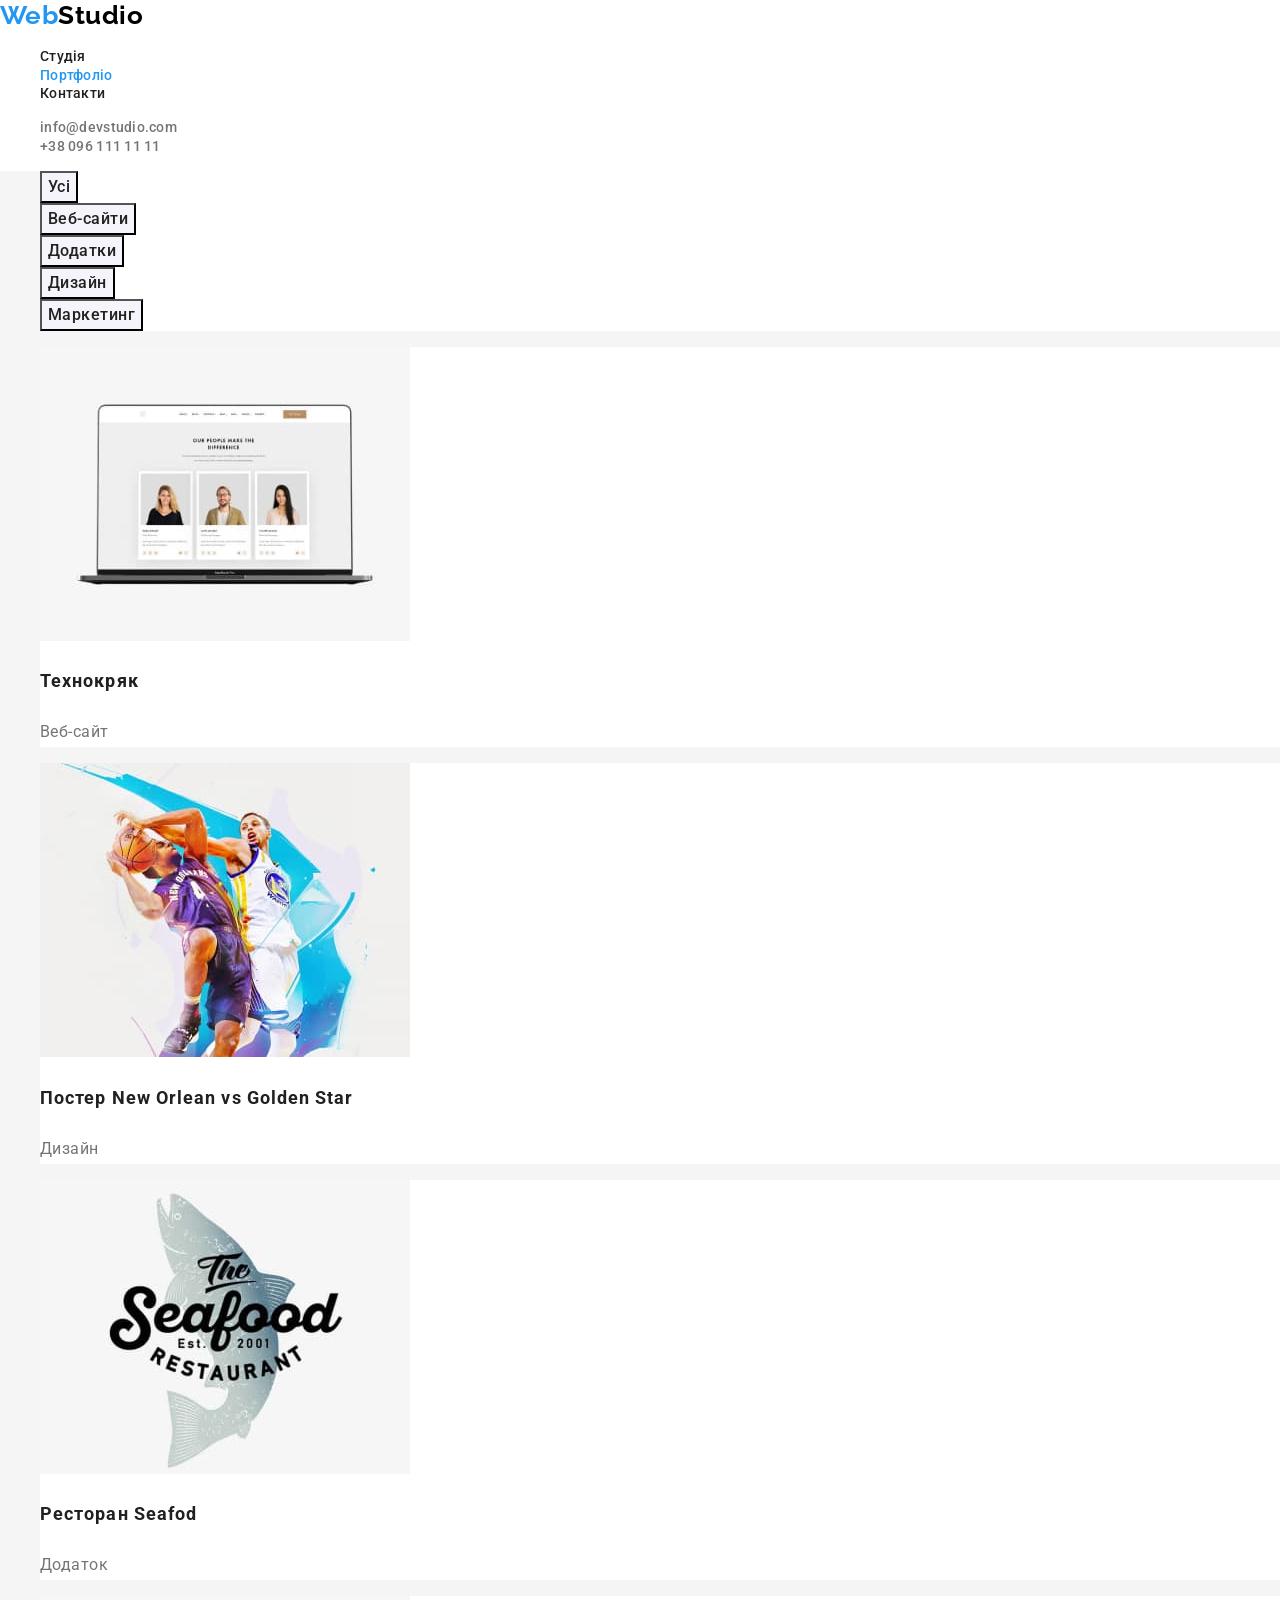
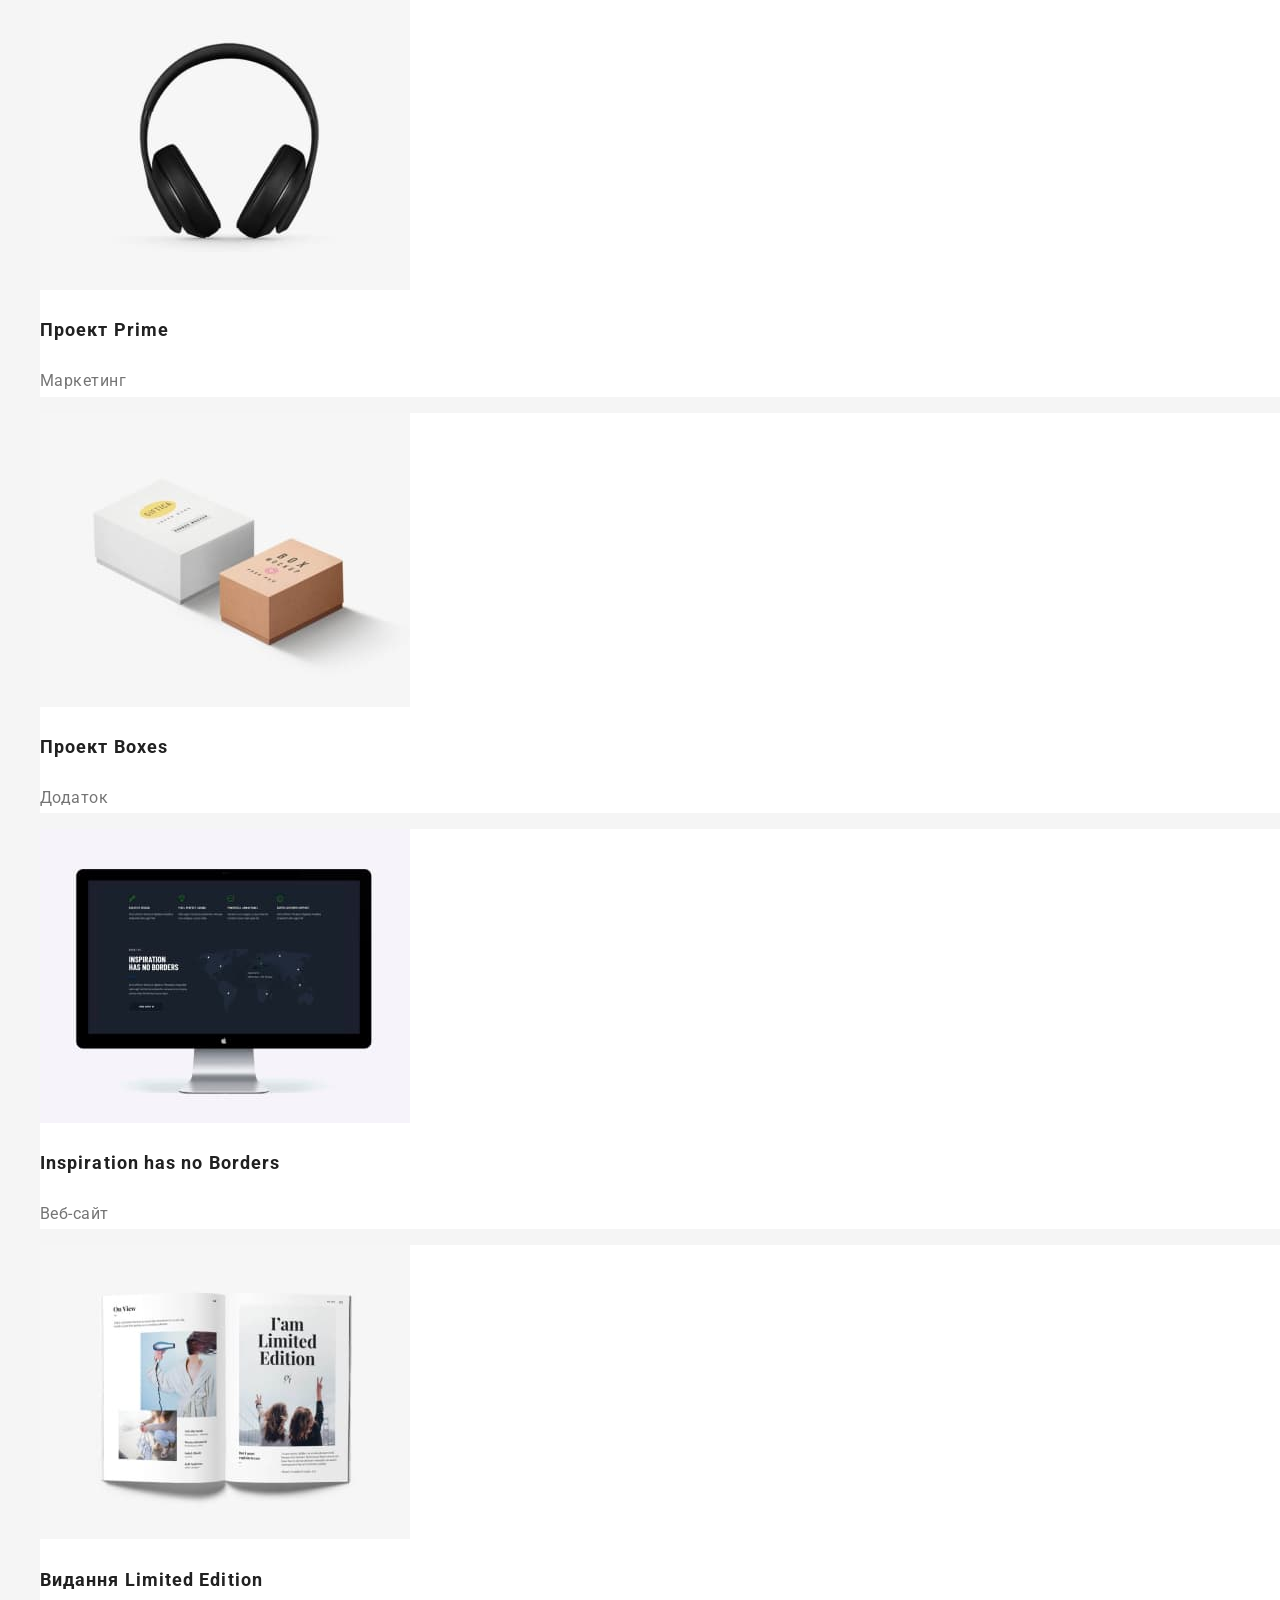
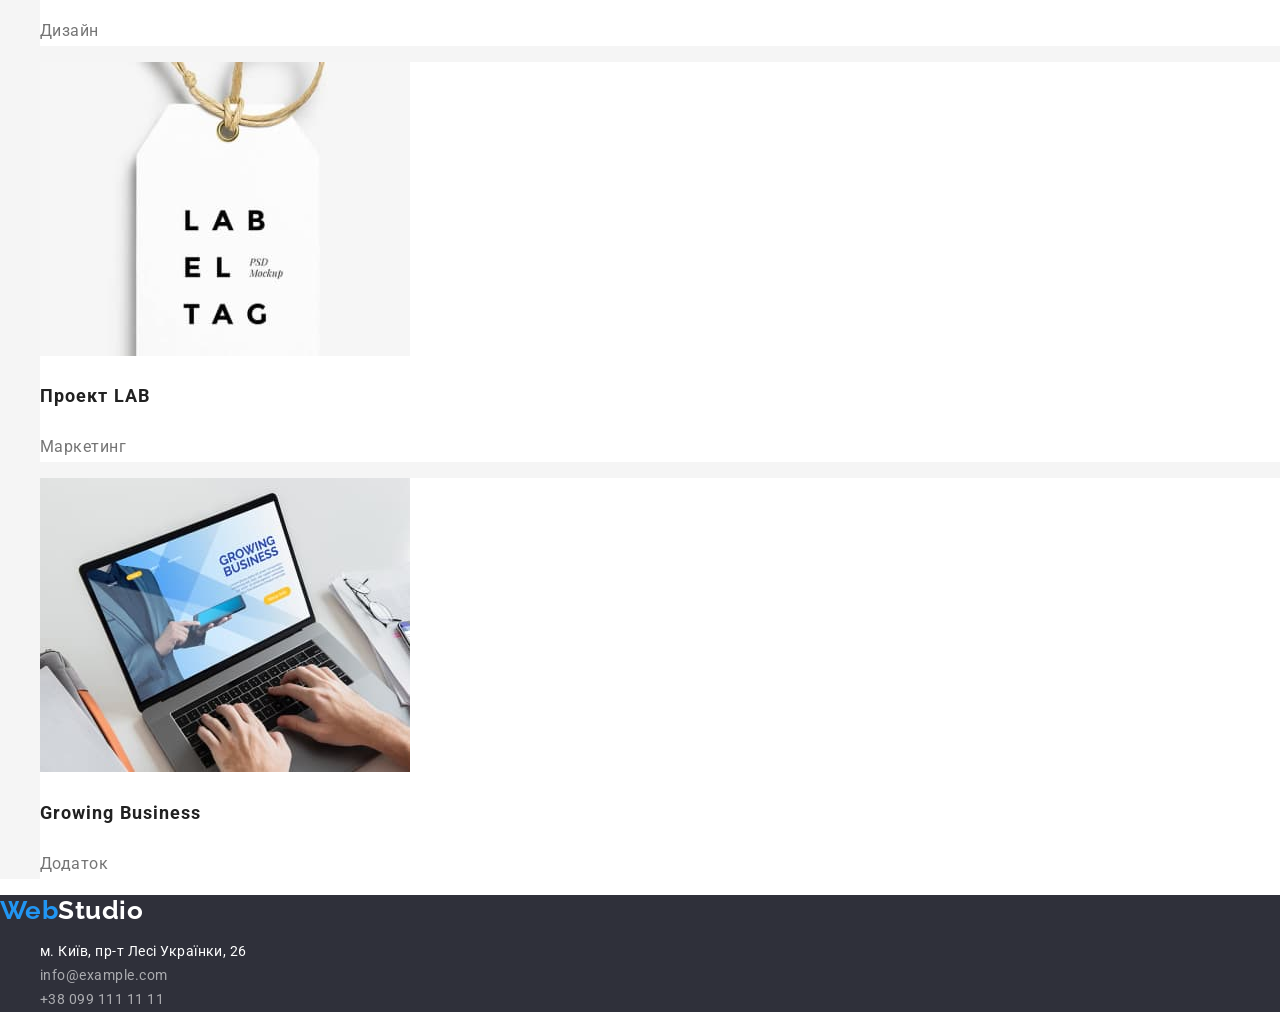
==== portfolio.html @ 3f7d3c96 "clone hw-02" ====
<!DOCTYPE html>
<html lang="uk">
  <head>
    <meta charset="UTF-8" />
    <meta name="viewport" content="width=device-width, initial-scale=1.0" />
    <title>Студія</title>
    <link rel="preconnect" href="https://fonts.googleapis.com"> 
    <link rel="preconnect" href="https://fonts.gstatic.com" crossorigin> 
    <link href="https://fonts.googleapis.com/css2?family=Raleway:wght@700&family=Roboto:wght@400;500;700;900&display=swap" rel="stylesheet">
    <link rel="stylesheet" href="https://cdnjs.cloudflare.com/ajax/libs/modern-normalize/1.1.0/modern-normalize.min.css" integrity="sha512-wpPYUAdjBVSE4KJnH1VR1HeZfpl1ub8YT/NKx4PuQ5NmX2tKuGu6U/JRp5y+Y8XG2tV+wKQpNHVUX03MfMFn9Q==" crossorigin="anonymous" referrerpolicy="no-referrer" />
    <link rel="stylesheet" href="./css/styles.css" />
  </head>

  <body>
    <header class="page-header">
      <nav>
        <!--logo-->
        <a href="/index.html" class="logo link">
          <span class="logo-firstpart">Web</span
          ><span class="logo-secondpart">Studio</span>
        </a>
        <!--menu-->
        <ul class="site-nav list">
          <li><a href="./index.html" class="link">Студія</a></li>
          <li><a href="./portfolio.html" class="link current">Портфоліо</a></li>
          <li><a href="#" class="link">Контакти</a></li>
        </ul>
      </nav>

      <!--contacts-header-->
      <ul class="auth-nav list">
        <li>
          <a href="mailto:info@devstudio.com" class="link"
            >info@devstudio.com</a
          >
        </li>
        <li><a href="tel:+380961111111" class="link">+38 096 111 11 11</a></li>
      </ul>
    </header>

    <main>
      <h1 class="visually-hidden">Портфоліо</h1>
      <section class="portfolio">
        <!--examples-categories-->
        <h2 class="visually-hidden">Приклади робіт студіі за категоріями</h2>
        <ul class="list">
          <li><button type="button" class="button secondary link">Усі</button></li>
          <li><button type="button" class="button secondary link">Веб-сайти</button></li>
          <li><button type="button" class="button secondary link">Додатки</button></li>
          <li><button type="button" class="button secondary link">Дизайн</button></li>
          <li><button type="button" class="button secondary link">Маркетинг</button></li>
        </ul>
        <!--Portfolio-->
        <ul class="list">
          <li>
            <a href="#" target="_blank" rel="noopener noreferrer" class="link"
              ><img
                src="./images/portfolio-img-example-01.jpg"
                alt="Відкритий ноутбук з зображенням головної сторінки сайту"
                width="370"
                height="294"
            />
            <h3 class="title">Технокряк</h3>
            <p>Веб-сайт</p></a>
          </li>
          <li>
            <a href="#" target="_blank" rel="noopener noreferrer" class="link"
              ><img
                src="./images/portfolio-img-example-02.jpg"
                alt="Активна гра в баскетбол"
                width="370"
                height="294"
            />
            <h3 class="title">Постер New Orlean vs Golden Star</h3>
            <p>Дизайн</p></a>
          </li>
          <li>
            <a href="#" target="_blank" rel="noopener noreferrer" class="link"
              ><img
                src="./images/portfolio-img-example-03.jpg"
                alt="Логотип ресторану-замовника"
                width="370"
                height="294"
            />
            <h3 class="title">Ресторан <span lang="en">Seafod</span></h3>
            <p>Додаток</p></a>
          </li>
          <li>
            <a href="#" target="_blank" rel="noopener noreferrer" class="link"
              ><img
                src="./images/portfolio-img-example-04.jpg"
                alt="Професійні навушники"
                width="370"
                height="294"
            />
            <h3 class="title">Проект <span lang="en">Prime</span></h3>
            <p>Маркетинг</p></a>
          </li>
          <li>
            <a href="#" target="_blank" rel="noopener noreferrer" class="link"
              ><img
                src="./images/portfolio-img-example-05.jpg"
                alt="Дві упаковочні коробки"
                width="370"
                height="294"
            />
            <h3 class="title">Проект <span lang="en">Boxes</span></h3>
            <p>Додаток</p></a>
          </li>
          <li>
            <a href="#" target="_blank" rel="noopener noreferrer" class="link"
              ><img
                src="./images/portfolio-img-example-06.jpg"
                alt="Екран монітора комп'ютера із зображенням головної сторінки зробленого студією сайта"
                width="370"
                height="294"
            />
            <h3 lang="en" class="title">Inspiration has no Borders</h3>
            <p>Веб-сайт</p></a>
          </li>
          <li>
            <a href="#" target="_blank" rel="noopener noreferrer" class="link"
              ><img
                src="./images/portfolio-img-example-07.jpg"
                alt="Розгортка модного журналу"
                width="370"
                height="294"
            />
            <h3 class="title">
              Видання <span lang="en">Limited Edition</span>
            </h3>
            <p>Дизайн</p></a>
          </li>
          <li>
            <a href="#" target="_blank" rel="noopener noreferrer" class="link"
              ><img
                src="./images/portfolio-img-example-08.jpg"
                alt="Бірка з назвою проекта замовника"
                width="370"
                height="294"
            />
            <h3 class="title">Проект <span lang="en">LAB</span></h3>
            <p>Маркетинг</p></a>
          </li>
          <li>
            <a href="#" target="_blank" rel="noopener noreferrer" class="link"
              ><img
                src="./images/portfolio-img-example-09.jpg"
                alt="Клієнт з ноутбука заходить на сайт замовника"
                width="370"
                height="294"
            />
            <h3 class="title" lang="en">Growing Business</h3>
            <p>Додаток</p></a>
          </li>
        </ul>
      </section>
    </main>

    <footer class="footer">
      <a href="/index.html" class="link logo">
        <span class="logo-firstpart">Web</span
        ><span class="logo-white-secondpart">Studio</span>
      </a>
      <address class="address">
        <ul class="list">
          <li>
            <a
            href="https://goo.gl/maps/REf4FK5SUBbMHxeN7"
            target="_blank"
            rel="noopener
                nofollow
                noreferrer"
            class="map-link link"
            >м. Київ, пр-т Лесі Українки, 26</a
          ></li>
          <li>
            <a href="mailto:info@example.com" class="address-link link"
              >info@example.com</a
            >
          </li>
          <li>
            <a href="tel:+380991111111" class="address-link link"
              >+38 099 111 11 11</a
            >
          </li>
        </ul>
      </address>
    </footer>
  </body>
</html>
---- css/styles.css ----
*,
*::before,
*::after {
  box-sizing: border-box;
}

:root {
  --dark-text-color: #212121;
  --medium-text-color: #757575;
  --light-text-color: #ffffff;
  --accent-color: #2196f3;
  --light-background-color: #f5f5f5;
}

body {
  background-color: var(--light-text-color);
  color: var(--medium-text-color);
  font-family: Roboto, sans-serif;
  letter-spacing: 0.03em;
}

.list {
  list-style: none;
}
.link {
  text-decoration: none;
}

.logo {
  font-family: Raleway, sans-serif;
  font-size: 26px;
  font-weight: 700;
  line-height: 1.2;
}

.logo-firstpart {
  color: var(--accent-color);
}

.logo-secondpart {
  color: #000000;
}

.site-nav .link {
  color: var(--dark-text-color);
font-weight: 500;
font-size: 14px;
line-height: 1.14;
letter-spacing: 0.02em;
}

.site-nav .link.current{
  color: var(--accent-color);
}

.site-nav .link:hover,
.site-nav .link:focus,
.auth-nav .link:hover,
.auth-nav .link:focus,
.footer .link:focus,
.footer .link:hover {
  color: var(--accent-color);
}

.auth-nav .link {
  color: #757575;
  font-weight: 500;
  font-size: 14px;
  line-height: 1.14;
  letter-spacing: 0.02em;
}

.hero {
  color: var(--light-text-color);
  text-align: center;
  background-color: #2F303A;
}

.hero > h1 {
  font-size: 44px;
  font-weight: 900;
  line-height: 1.36;
  letter-spacing: 0.06em;
  text-transform: uppercase;
}

.hero.button {
    font-family: Roboto, sans-serif;
}

/* .hero.button:hover,
.hero.button:focus {
    background-color: #......; Чекаю на скріншот, де в макеті подивитися
} */

.advantages {
    font-size: 14px;
}

.advantages h3 {
    font-size: 14px;
}

.visually-hidden {
    position: absolute;
    white-space: nowrap;
    width: 1px;
    height: 1px;
    overflow: hidden;
    border: 0;
    padding: 0;
    clip: rect(0 0 0 0);
    clip-path: inset(50%);
    margin: -1px;
} 

.advantages h3 {
    font-weight: 700;
line-height: 1.14;
text-transform: uppercase;
}

.advantages p {
    line-height: 1.71;
}

h2 {
    font-size: 36px;
font-weight: 700;
line-height: 1.17;
}

.title {
  color: var(--dark-text-color);
}

.align-center {
    text-align: center;
}

.team {
    line-height: 1.19;
    background-color: #F5F4FA;
}

.team li {
    background-color: var(--light-text-color);
}

.team h3 {
    font-weight: 500;
    font-size: 16px;
}

.portfolio {
    background-color: var(--light-background-color);
}

.portfolio li {
    background-color: var(--light-text-color);
}

.portfolio .button {
    font-family: Roboto, sans-serif;
}

.portfolio h3 {
    font-weight: 700;
font-size: 18px;
line-height: 2;
letter-spacing: 0.06em;
}

.portfolio p {
    line-height: 1.88;
    color: var(--medium-text-color);
}

.logo-white-secondpart {
  color: var(--light-text-color);
}

.footer {
    background-color: #2F303A;
}

.footer .address {
    font-size: 14px;
    line-height: 1.71;
    font-style: normal;
}

.map-link {
  color: var(--light-text-color);
}
.footer .address-link {
  color: rgba(255, 255, 255, 0.6);
}

/* buttons */
.button {
  color: var(--dark-text-color);
  background-color: var(--light-background-color);
  font-weight: 500;
  font-size: 16px;
  line-height: 1.62;
  letter-spacing: 0.03em;
  cursor: pointer;
}

.hero.button {
    font-weight: 700;
    line-height: 1.88;
    letter-spacing: 0.06em;   
}

.button.primary {
  color: var(--light-text-color);
  background-color: var(--accent-color);
}

.button.secondary {
  color: var(--dark-text-color);
  background-color: #f5f4fa;
}

.button.secondary:hover,
.button.secondary:focus {
    color: var(--light-text-color);
    background-color: var(--accent-color);
}
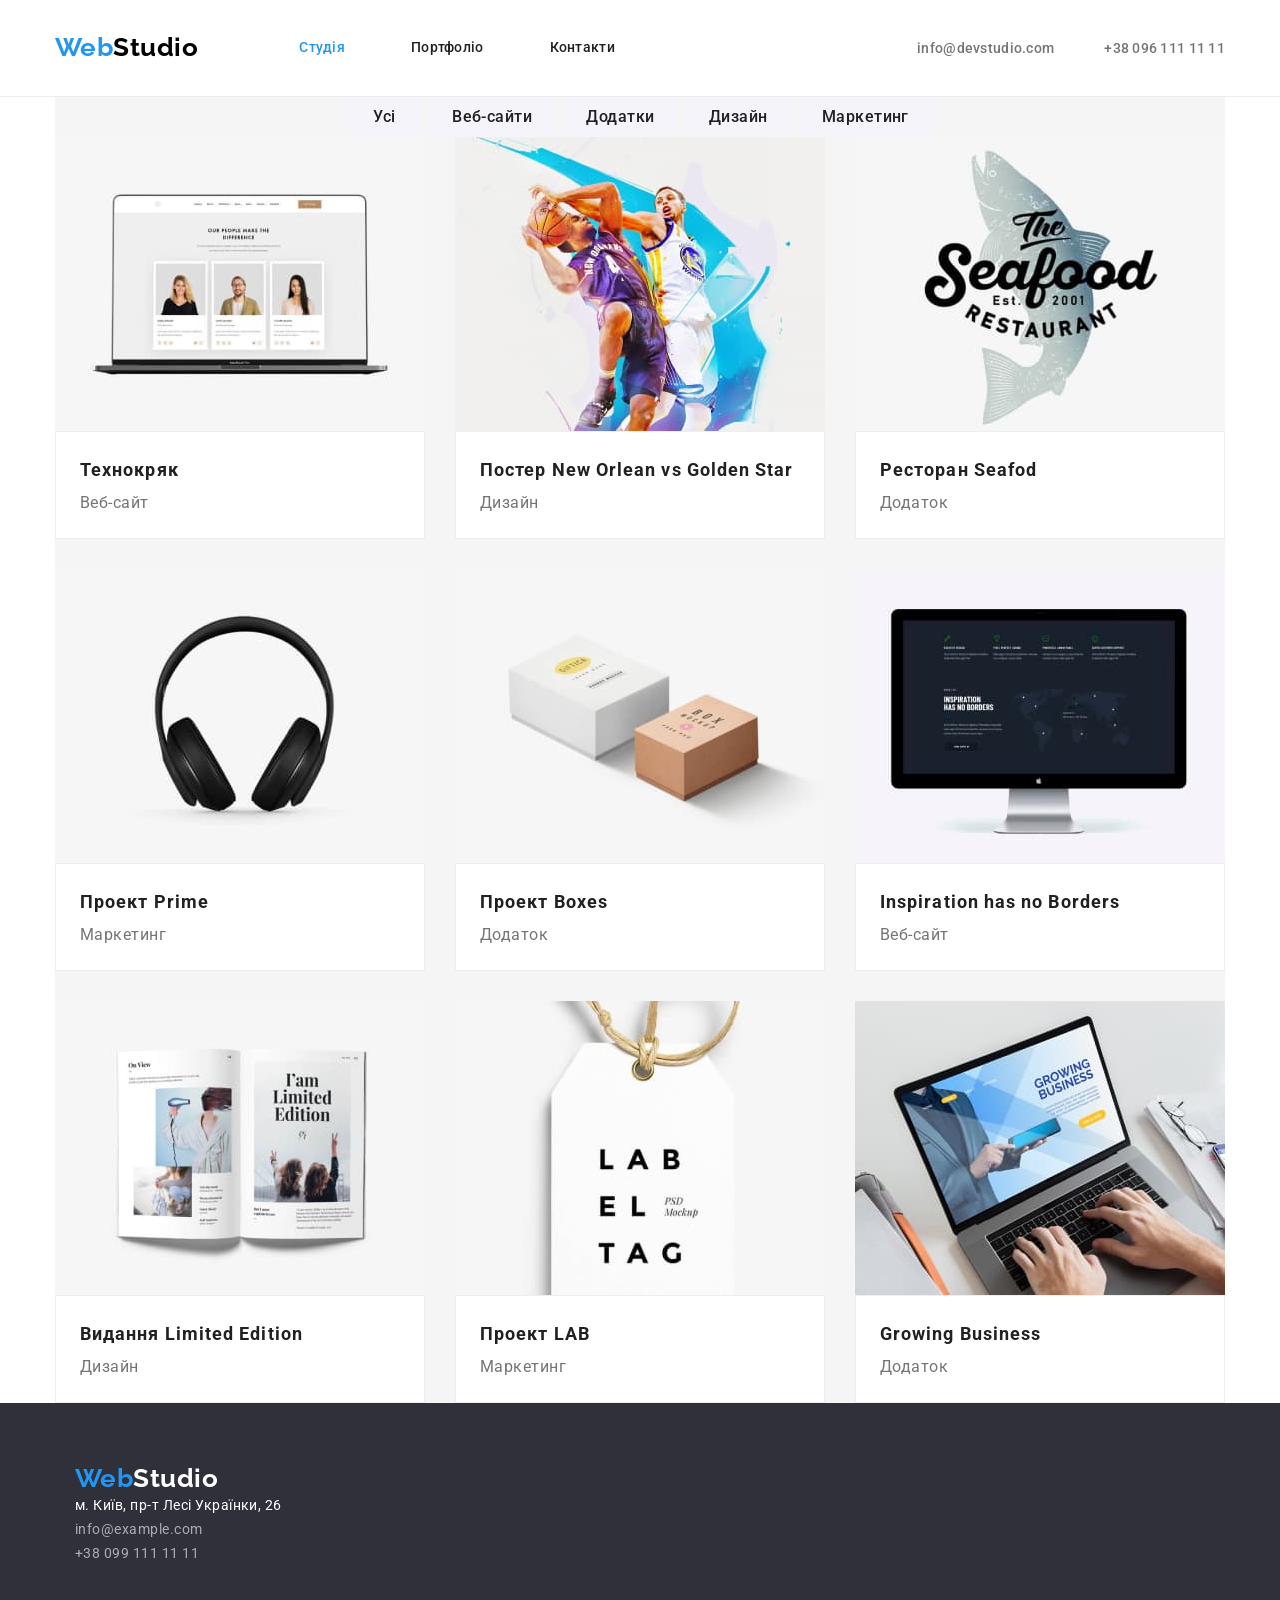
==== commit ca623159: "added flex" ====
--- a/portfolio.html
+++ b/portfolio.html
@@ -4,188 +4,269 @@
     <meta charset="UTF-8" />
     <meta name="viewport" content="width=device-width, initial-scale=1.0" />
     <title>Студія</title>
-    <link rel="preconnect" href="https://fonts.googleapis.com"> 
-    <link rel="preconnect" href="https://fonts.gstatic.com" crossorigin> 
-    <link href="https://fonts.googleapis.com/css2?family=Raleway:wght@700&family=Roboto:wght@400;500;700;900&display=swap" rel="stylesheet">
-    <link rel="stylesheet" href="https://cdnjs.cloudflare.com/ajax/libs/modern-normalize/1.1.0/modern-normalize.min.css" integrity="sha512-wpPYUAdjBVSE4KJnH1VR1HeZfpl1ub8YT/NKx4PuQ5NmX2tKuGu6U/JRp5y+Y8XG2tV+wKQpNHVUX03MfMFn9Q==" crossorigin="anonymous" referrerpolicy="no-referrer" />
+    <link rel="preconnect" href="https://fonts.googleapis.com" />
+    <link rel="preconnect" href="https://fonts.gstatic.com" crossorigin />
+    <link
+      href="https://fonts.googleapis.com/css2?family=Raleway:wght@700&family=Roboto:wght@400;500;700;900&display=swap"
+      rel="stylesheet"
+    />
+    <link
+      rel="stylesheet"
+      href="https://cdnjs.cloudflare.com/ajax/libs/modern-normalize/1.1.0/modern-normalize.min.css"
+      integrity="sha512-wpPYUAdjBVSE4KJnH1VR1HeZfpl1ub8YT/NKx4PuQ5NmX2tKuGu6U/JRp5y+Y8XG2tV+wKQpNHVUX03MfMFn9Q=="
+      crossorigin="anonymous"
+      referrerpolicy="no-referrer"
+    />
     <link rel="stylesheet" href="./css/styles.css" />
   </head>
 
   <body>
     <header class="page-header">
-      <nav>
-        <!--logo-->
-        <a href="/index.html" class="logo link">
-          <span class="logo-firstpart">Web</span
-          ><span class="logo-secondpart">Studio</span>
-        </a>
-        <!--menu-->
-        <ul class="site-nav list">
-          <li><a href="./index.html" class="link">Студія</a></li>
-          <li><a href="./portfolio.html" class="link current">Портфоліо</a></li>
-          <li><a href="#" class="link">Контакти</a></li>
-        </ul>
-      </nav>
-
-      <!--contacts-header-->
-      <ul class="auth-nav list">
-        <li>
-          <a href="mailto:info@devstudio.com" class="link"
-            >info@devstudio.com</a
-          >
-        </li>
-        <li><a href="tel:+380961111111" class="link">+38 096 111 11 11</a></li>
-      </ul>
-    </header>
-
-    <main>
-      <h1 class="visually-hidden">Портфоліо</h1>
-      <section class="portfolio">
-        <!--examples-categories-->
-        <h2 class="visually-hidden">Приклади робіт студіі за категоріями</h2>
-        <ul class="list">
-          <li><button type="button" class="button secondary link">Усі</button></li>
-          <li><button type="button" class="button secondary link">Веб-сайти</button></li>
-          <li><button type="button" class="button secondary link">Додатки</button></li>
-          <li><button type="button" class="button secondary link">Дизайн</button></li>
-          <li><button type="button" class="button secondary link">Маркетинг</button></li>
-        </ul>
-        <!--Portfolio-->
-        <ul class="list">
-          <li>
-            <a href="#" target="_blank" rel="noopener noreferrer" class="link"
-              ><img
-                src="./images/portfolio-img-example-01.jpg"
-                alt="Відкритий ноутбук з зображенням головної сторінки сайту"
-                width="370"
-                height="294"
-            />
-            <h3 class="title">Технокряк</h3>
-            <p>Веб-сайт</p></a>
+      <div class="container menu-container">
+        <nav class="header-nav">
+          <!--logo-->
+          <a href="/index.html" class="logo link">
+            <span class="logo-firstpart">Web</span
+            ><span class="logo-secondpart">Studio</span>
+          </a>
+          <!--menu-->
+          <ul class="site-nav">
+            <li class="site-nav-unit">
+              <a href="./index.html" class="link current">Студія</a>
+            </li>
+            <li class="site-nav-unit">
+              <a href="./portfolio.html" class="link">Портфоліо</a>
+            </li>
+            <li class="site-nav-unit"><a href="#" class="link">Контакти</a></li>
+          </ul>
+        </nav>
+
+        <!--contacts-header-->
+        <ul class="auth-nav">
+          <li class="item">
+            <a href="mailto:info@devstudio.com" class="link"
+              >info@devstudio.com</a
+            >
           </li>
-          <li>
-            <a href="#" target="_blank" rel="noopener noreferrer" class="link"
-              ><img
-                src="./images/portfolio-img-example-02.jpg"
-                alt="Активна гра в баскетбол"
-                width="370"
-                height="294"
-            />
-            <h3 class="title">Постер New Orlean vs Golden Star</h3>
-            <p>Дизайн</p></a>
-          </li>
-          <li>
-            <a href="#" target="_blank" rel="noopener noreferrer" class="link"
-              ><img
-                src="./images/portfolio-img-example-03.jpg"
-                alt="Логотип ресторану-замовника"
-                width="370"
-                height="294"
-            />
-            <h3 class="title">Ресторан <span lang="en">Seafod</span></h3>
-            <p>Додаток</p></a>
-          </li>
-          <li>
-            <a href="#" target="_blank" rel="noopener noreferrer" class="link"
-              ><img
-                src="./images/portfolio-img-example-04.jpg"
-                alt="Професійні навушники"
-                width="370"
-                height="294"
-            />
-            <h3 class="title">Проект <span lang="en">Prime</span></h3>
-            <p>Маркетинг</p></a>
-          </li>
-          <li>
-            <a href="#" target="_blank" rel="noopener noreferrer" class="link"
-              ><img
-                src="./images/portfolio-img-example-05.jpg"
-                alt="Дві упаковочні коробки"
-                width="370"
-                height="294"
-            />
-            <h3 class="title">Проект <span lang="en">Boxes</span></h3>
-            <p>Додаток</p></a>
-          </li>
-          <li>
-            <a href="#" target="_blank" rel="noopener noreferrer" class="link"
-              ><img
-                src="./images/portfolio-img-example-06.jpg"
-                alt="Екран монітора комп'ютера із зображенням головної сторінки зробленого студією сайта"
-                width="370"
-                height="294"
-            />
-            <h3 lang="en" class="title">Inspiration has no Borders</h3>
-            <p>Веб-сайт</p></a>
-          </li>
-          <li>
-            <a href="#" target="_blank" rel="noopener noreferrer" class="link"
-              ><img
-                src="./images/portfolio-img-example-07.jpg"
-                alt="Розгортка модного журналу"
-                width="370"
-                height="294"
-            />
-            <h3 class="title">
-              Видання <span lang="en">Limited Edition</span>
-            </h3>
-            <p>Дизайн</p></a>
-          </li>
-          <li>
-            <a href="#" target="_blank" rel="noopener noreferrer" class="link"
-              ><img
-                src="./images/portfolio-img-example-08.jpg"
-                alt="Бірка з назвою проекта замовника"
-                width="370"
-                height="294"
-            />
-            <h3 class="title">Проект <span lang="en">LAB</span></h3>
-            <p>Маркетинг</p></a>
-          </li>
-          <li>
-            <a href="#" target="_blank" rel="noopener noreferrer" class="link"
-              ><img
-                src="./images/portfolio-img-example-09.jpg"
-                alt="Клієнт з ноутбука заходить на сайт замовника"
-                width="370"
-                height="294"
-            />
-            <h3 class="title" lang="en">Growing Business</h3>
-            <p>Додаток</p></a>
+          <li class="item">
+            <a href="tel:+380961111111" class="link">+38 096 111 11 11</a>
           </li>
         </ul>
-      </section>
+      </div>
+    </header>
+
+    <main>
+      <div class="container">
+        <h1 class="visually-hidden">Портфоліо</h1>
+        <section class="portfolio">
+          <!--examples-categories-->
+          <h2 class="visually-hidden">Приклади робіт студіі за категоріями</h2>
+          <ul class="portfolio-buttons-list">
+            <li>
+              <button type="button" class="button secondary link">Усі</button>
+            </li>
+            <li>
+              <button type="button" class="button secondary link">
+                Веб-сайти
+              </button>
+            </li>
+            <li>
+              <button type="button" class="button secondary link">
+                Додатки
+              </button>
+            </li>
+            <li>
+              <button type="button" class="button secondary link">
+                Дизайн
+              </button>
+            </li>
+            <li>
+              <button type="button" class="button secondary link">
+                Маркетинг
+              </button>
+            </li>
+          </ul>
+          <!--Portfolio-->
+          <ul class="portfolio-list list">
+            <li class="portfolio-item">
+              <a href="#" target="_blank" rel="noopener noreferrer" class="link"
+                ><img
+                  src="./images/portfolio-img-example-01.jpg"
+                  alt="Відкритий ноутбук з зображенням головної сторінки сайту"
+                  width="370"
+                  height="294"
+                />
+                <div class="portfolio-item-info">
+                  <h3 class="portfolio-item-title">Технокряк</h3>
+                  <p>Веб-сайт</p>
+                </div>
+              </a>
+            </li>
+            <li class="portfolio-item">
+              <a href="#" target="_blank" rel="noopener noreferrer" class="link"
+                ><img
+                  src="./images/portfolio-img-example-02.jpg"
+                  alt="Активна гра в баскетбол"
+                  width="370"
+                  height="294"
+                />
+                <div class="portfolio-item-info">
+                  <h3 class="portfolio-item-title">
+                    Постер New Orlean vs Golden Star
+                  </h3>
+                  <p>Дизайн</p>
+                </div>
+              </a>
+            </li>
+            <li class="portfolio-item">
+              <a href="#" target="_blank" rel="noopener noreferrer" class="link"
+                ><img
+                  src="./images/portfolio-img-example-03.jpg"
+                  alt="Логотип ресторану-замовника"
+                  width="370"
+                  height="294"
+                />
+                <div class="portfolio-item-info">
+                  <h3 class="portfolio-item-title">
+                    Ресторан <span lang="en">Seafod</span>
+                  </h3>
+                  <p>Додаток</p>
+                </div></a
+              >
+            </li>
+            <li class="portfolio-item">
+              <a href="#" target="_blank" rel="noopener noreferrer" class="link"
+                ><img
+                  src="./images/portfolio-img-example-04.jpg"
+                  alt="Професійні навушники"
+                  width="370"
+                  height="294"
+                />
+                <div class="portfolio-item-info">
+                  <h3 class="portfolio-item-title">
+                    Проект <span lang="en">Prime</span>
+                  </h3>
+                  <p>Маркетинг</p>
+                </div></a
+              >
+            </li>
+            <li class="portfolio-item">
+              <a href="#" target="_blank" rel="noopener noreferrer" class="link"
+                ><img
+                  src="./images/portfolio-img-example-05.jpg"
+                  alt="Дві упаковочні коробки"
+                  width="370"
+                  height="294"
+                />
+                <div class="portfolio-item-info">
+                  <h3 class="portfolio-item-title">
+                    Проект <span lang="en">Boxes</span>
+                  </h3>
+                  <p>Додаток</p>
+                </div></a
+              >
+            </li>
+            <li class="portfolio-item">
+              <a href="#" target="_blank" rel="noopener noreferrer" class="link"
+                ><img
+                  src="./images/portfolio-img-example-06.jpg"
+                  alt="Екран монітора комп'ютера із зображенням головної сторінки зробленого студією сайта"
+                  width="370"
+                  height="294"
+                />
+                <div class="portfolio-item-info">
+                  <h3 lang="en" class="portfolio-item-title">
+                    Inspiration has no Borders
+                  </h3>
+                  <p>Веб-сайт</p>
+                </div></a
+              >
+            </li>
+            <li class="portfolio-item">
+              <a href="#" target="_blank" rel="noopener noreferrer" class="link"
+                ><img
+                  src="./images/portfolio-img-example-07.jpg"
+                  alt="Розгортка модного журналу"
+                  width="370"
+                  height="294"
+                />
+                <div class="portfolio-item-info">
+                  <h3 class="portfolio-item-title">
+                    Видання <span lang="en">Limited Edition</span>
+                  </h3>
+                  <p>Дизайн</p>
+                </div>
+              </a>
+            </li>
+            <li class="portfolio-item">
+              <a href="#" target="_blank" rel="noopener noreferrer" class="link"
+                ><img
+                  src="./images/portfolio-img-example-08.jpg"
+                  alt="Бірка з назвою проекта замовника"
+                  width="370"
+                  height="294"
+                />
+                <div class="portfolio-item-info">
+                  <h3 class="portfolio-item-title">
+                    Проект <span lang="en">LAB</span>
+                  </h3>
+                  <p>Маркетинг</p>
+                </div></a
+              >
+            </li>
+            <li class="portfolio-item">
+              <a href="#" target="_blank" rel="noopener noreferrer" class="link"
+                ><img
+                  src="./images/portfolio-img-example-09.jpg"
+                  alt="Клієнт з ноутбука заходить на сайт замовника"
+                  width="370"
+                  height="294"
+                />
+                <div class="portfolio-item-info">
+                  <h3 class="portfolio-item-title" lang="en">
+                    Growing Business
+                  </h3>
+                  <p>Додаток</p>
+                </div></a
+              >
+            </li>
+          </ul>
+        </section>
+      </div>
     </main>
 
     <footer class="footer">
-      <a href="/index.html" class="link logo">
-        <span class="logo-firstpart">Web</span
-        ><span class="logo-white-secondpart">Studio</span>
-      </a>
-      <address class="address">
-        <ul class="list">
-          <li>
-            <a
-            href="https://goo.gl/maps/REf4FK5SUBbMHxeN7"
-            target="_blank"
-            rel="noopener
+      <div class="container">
+        <a href="/index.html" class="link logo">
+          <span class="logo-firstpart">Web</span
+          ><span class="logo-white-secondpart">Studio</span>
+        </a>
+        <address class="address">
+          <ul class="list">
+            <li>
+              <a
+                href="https://goo.gl/maps/REf4FK5SUBbMHxeN7"
+                target="_blank"
+                rel="noopener
                 nofollow
                 noreferrer"
-            class="map-link link"
-            >м. Київ, пр-т Лесі Українки, 26</a
-          ></li>
-          <li>
-            <a href="mailto:info@example.com" class="address-link link"
-              >info@example.com</a
-            >
-          </li>
-          <li>
-            <a href="tel:+380991111111" class="address-link link"
-              >+38 099 111 11 11</a
-            >
-          </li>
-        </ul>
-      </address>
+                class="map-link link"
+                >м. Київ, пр-т Лесі Українки, 26</a
+              >
+            </li>
+            <li>
+              <a href="mailto:info@example.com" class="address-link link"
+                >info@example.com</a
+              >
+            </li>
+            <li>
+              <a href="tel:+380991111111" class="address-link link"
+                >+38 099 111 11 11</a
+              >
+            </li>
+          </ul>
+        </address>
+      </div>
     </footer>
   </body>
 </html>
--- a/css/styles.css
+++ b/css/styles.css
@@ -1,7 +1,11 @@
+html {
+  box-sizing: border-box;
+}
+
 *,
 *::before,
 *::after {
-  box-sizing: border-box;
+  box-sizing: inherit;
 }
 
 :root {
@@ -10,20 +14,63 @@
   --light-text-color: #ffffff;
   --accent-color: #2196f3;
   --light-background-color: #f5f5f5;
+  --main-font: "Roboto", sans-serif;
 }
 
 body {
   background-color: var(--light-text-color);
   color: var(--medium-text-color);
-  font-family: Roboto, sans-serif;
+  font-family: var(--main-font);
   letter-spacing: 0.03em;
-}
-
-.list {
+  margin: 0;
+}
+
+p,
+h1,
+h2,
+h3,
+h4,
+h5,
+h6 {
+  margin: 0;
+}
+
+ul,
+li {
+  margin: 0;
+  padding: 0;
   list-style: none;
 }
+
 .link {
   text-decoration: none;
+}
+
+.button {
+  cursor: pointer;
+}
+
+img {
+  display: block;
+  max-width: 100%;
+  height: auto;
+}
+
+.container {
+  width: 1200px;
+  padding: 0 15px;
+  margin: 0 auto;
+}
+
+.section {
+  padding: 94px 0;
+}
+
+.page-header {
+  display: flex;
+  align-items: center;
+  justify-content: space-between;
+  border-bottom: 1px solid #ececec;
 }
 
 .logo {
@@ -31,6 +78,7 @@
   font-size: 26px;
   font-weight: 700;
   line-height: 1.2;
+  margin-right: 93px;
 }
 
 .logo-firstpart {
@@ -41,15 +89,42 @@
   color: #000000;
 }
 
+.header-nav {
+  display: flex;
+  align-items: center;
+  justify-content: space-between;
+}
+
+.menu-container {
+  display: flex;
+  align-items: center;
+}
+
+.site-nav {
+  display: flex;
+  margin: 0;
+}
+
+.site-nav-unit {
+  padding-top: 32px;
+  padding-bottom: 32px;
+}
+
+.site-nav .site-nav-unit:not(:last-child) {
+  margin-right: 50px;
+}
+
 .site-nav .link {
   color: var(--dark-text-color);
-font-weight: 500;
-font-size: 14px;
-line-height: 1.14;
-letter-spacing: 0.02em;
-}
-
-.site-nav .link.current{
+  font-weight: 500;
+  font-size: 14px;
+  line-height: 1.14;
+  letter-spacing: 0.02em;
+  display: block;
+  padding: 8px;
+}
+
+.site-nav .link.current {
   color: var(--accent-color);
 }
 
@@ -62,6 +137,11 @@
   color: var(--accent-color);
 }
 
+.auth-nav {
+  display: flex;
+  margin-left: auto;
+}
+
 .auth-nav .link {
   color: #757575;
   font-weight: 500;
@@ -70,110 +150,198 @@
   letter-spacing: 0.02em;
 }
 
+.auth-nav .item + .item {
+  margin-left: 50px;
+}
+
 .hero {
   color: var(--light-text-color);
   text-align: center;
-  background-color: #2F303A;
-}
-
-.hero > h1 {
+  background-color: #2f303a;
+}
+
+.hero-title {
   font-size: 44px;
   font-weight: 900;
   line-height: 1.36;
   letter-spacing: 0.06em;
   text-transform: uppercase;
-}
-
-.hero.button {
-    font-family: Roboto, sans-serif;
-}
-
+  margin-bottom: 30x;
+}
+
+.hero-button {
+  color: var(--light-text-color);
+  background-color: var(--accent-color);
+  font-family: Roboto, sans-serif;
+  font-weight: 700;
+  line-height: 1.88;
+  letter-spacing: 0.06em;
+  box-shadow: 0px 4px 4px rgba(0, 0, 0, 0.15);
+  display: inline-block;
+  padding: 10px 32px;
+  border-radius: 4px;
+  min-width: 216px;
+  text-align: center;
+}
+
+.hero-button:hover,
+.hero-button:focus {
+  background-color: #188ce8;
+}
 /* .hero.button:hover,
 .hero.button:focus {
     background-color: #......; Чекаю на скріншот, де в макеті подивитися
 } */
 
 .advantages {
-    font-size: 14px;
-}
-
-.advantages h3 {
-    font-size: 14px;
+  font-size: 14px;
+}
+
+ul.advantages-list {
+  display: flex;
+  gap: 30px;
+  padding: 0;
 }
 
 .visually-hidden {
-    position: absolute;
-    white-space: nowrap;
-    width: 1px;
-    height: 1px;
-    overflow: hidden;
-    border: 0;
-    padding: 0;
-    clip: rect(0 0 0 0);
-    clip-path: inset(50%);
-    margin: -1px;
-} 
-
-.advantages h3 {
-    font-weight: 700;
-line-height: 1.14;
-text-transform: uppercase;
+  position: absolute;
+  white-space: nowrap;
+  width: 1px;
+  height: 1px;
+  overflow: hidden;
+  border: 0;
+  padding: 0;
+  clip: rect(0 0 0 0);
+  clip-path: inset(50%);
+  margin: -1px;
+}
+
+.advantages-title {
+  font-weight: 700;
+  font-size: 14px;
+  line-height: 1.14;
+  text-transform: uppercase;
+  text-align: left;
+  margin-bottom: 10px;
 }
 
 .advantages p {
-    line-height: 1.71;
+  line-height: 1.71;
+  max-width: 270px;
 }
 
 h2 {
-    font-size: 36px;
-font-weight: 700;
-line-height: 1.17;
+  font-size: 36px;
+  font-weight: 700;
+  line-height: 1.17;
 }
 
 .title {
   color: var(--dark-text-color);
-}
-
-.align-center {
-    text-align: center;
+  margin-bottom: 50px;
+  text-align: center;
+}
+
+/* .align-center {
+  text-align: center;
+} */
+
+.portfolio-main {
+  background-color: var(--light-background-color);
+}
+
+.portfolio-wrapper img {
+  margin: 0;
+}
+
+.portfolio-wrapper {
+  display: flex;
+  gap: 30px;
+  padding: 0;
 }
 
 .team {
-    line-height: 1.19;
-    background-color: #F5F4FA;
-}
-
-.team li {
-    background-color: var(--light-text-color);
-}
-
-.team h3 {
-    font-weight: 500;
-    font-size: 16px;
+  line-height: 1.19;
+  background-color: #f5f4fa;
+}
+
+.team-list {
+  display: flex;
+  gap: 30px;
+}
+
+.team-member {
+  background-color: var(--light-text-color);
+  box-shadow: 0px 1px 3px rgba(0, 0, 0, 0.12), 0px 1px 1px rgba(0, 0, 0, 0.14),
+    0px 2px 1px rgba(0, 0, 0, 0.2);
+  border-radius: 0px 0px 4px 4px;
+  text-align: center;
+}
+
+.team-list .team-member:last-child {
+  margin-right: -30px;
+}
+
+div.team-member-description {
+  padding: 30px;
+}
+
+.team-member-title {
+  font-weight: 500;
+  font-size: 16px;
+  margin-bottom: 10px;
 }
 
 .portfolio {
-    background-color: var(--light-background-color);
-}
-
-.portfolio li {
-    background-color: var(--light-text-color);
+  background-color: var(--light-background-color);
+}
+
+.portfolio-buttons-list {
+  display: flex;
+  gap: 8px;
+  justify-content: center;
 }
 
 .portfolio .button {
-    font-family: Roboto, sans-serif;
-}
-
-.portfolio h3 {
-    font-weight: 700;
-font-size: 18px;
-line-height: 2;
-letter-spacing: 0.06em;
+  font-family: Roboto, sans-serif;
+  display: inline-block;
+  padding: 6px 22px;
+  border: 1px solid transparent;
+  border-radius: 4px;
+  min-width: 73px;
+}
+
+.portfolio-list {
+  display: flex;
+  flex-wrap: wrap;
+  gap: 30px;
+}
+
+.portfolio-item {
+  flex-basis: calc((100% - 60px) / 3);
+}
+
+.portfolio-item:nth-child(3n) {
+  margin: 0;
+}
+
+.portfolio-item-title {
+  color: var(--dark-text-color);
+  font-weight: 700;
+  font-size: 18px;
+  line-height: 2;
+  letter-spacing: 0.06em;
+}
+
+.portfolio-item-info {
+  padding: 20px 24px;
+  background-color: var(--light-text-color);
+  border: 1px solid #eeeeee;
 }
 
 .portfolio p {
-    line-height: 1.88;
-    color: var(--medium-text-color);
+  line-height: 1.88;
+  color: var(--medium-text-color);
 }
 
 .logo-white-secondpart {
@@ -181,13 +349,18 @@
 }
 
 .footer {
-    background-color: #2F303A;
+  background-color: #2f303a;
+  padding: 60px;
+}
+
+.footer .logo {
+  margin-bottom: 20px;
 }
 
 .footer .address {
-    font-size: 14px;
-    line-height: 1.71;
-    font-style: normal;
+  font-size: 14px;
+  line-height: 1.71;
+  font-style: normal;
 }
 
 .map-link {
@@ -208,12 +381,6 @@
   cursor: pointer;
 }
 
-.hero.button {
-    font-weight: 700;
-    line-height: 1.88;
-    letter-spacing: 0.06em;   
-}
-
 .button.primary {
   color: var(--light-text-color);
   background-color: var(--accent-color);
@@ -226,6 +393,6 @@
 
 .button.secondary:hover,
 .button.secondary:focus {
-    color: var(--light-text-color);
-    background-color: var(--accent-color);
-}+  color: var(--light-text-color);
+  background-color: var(--accent-color);
+}
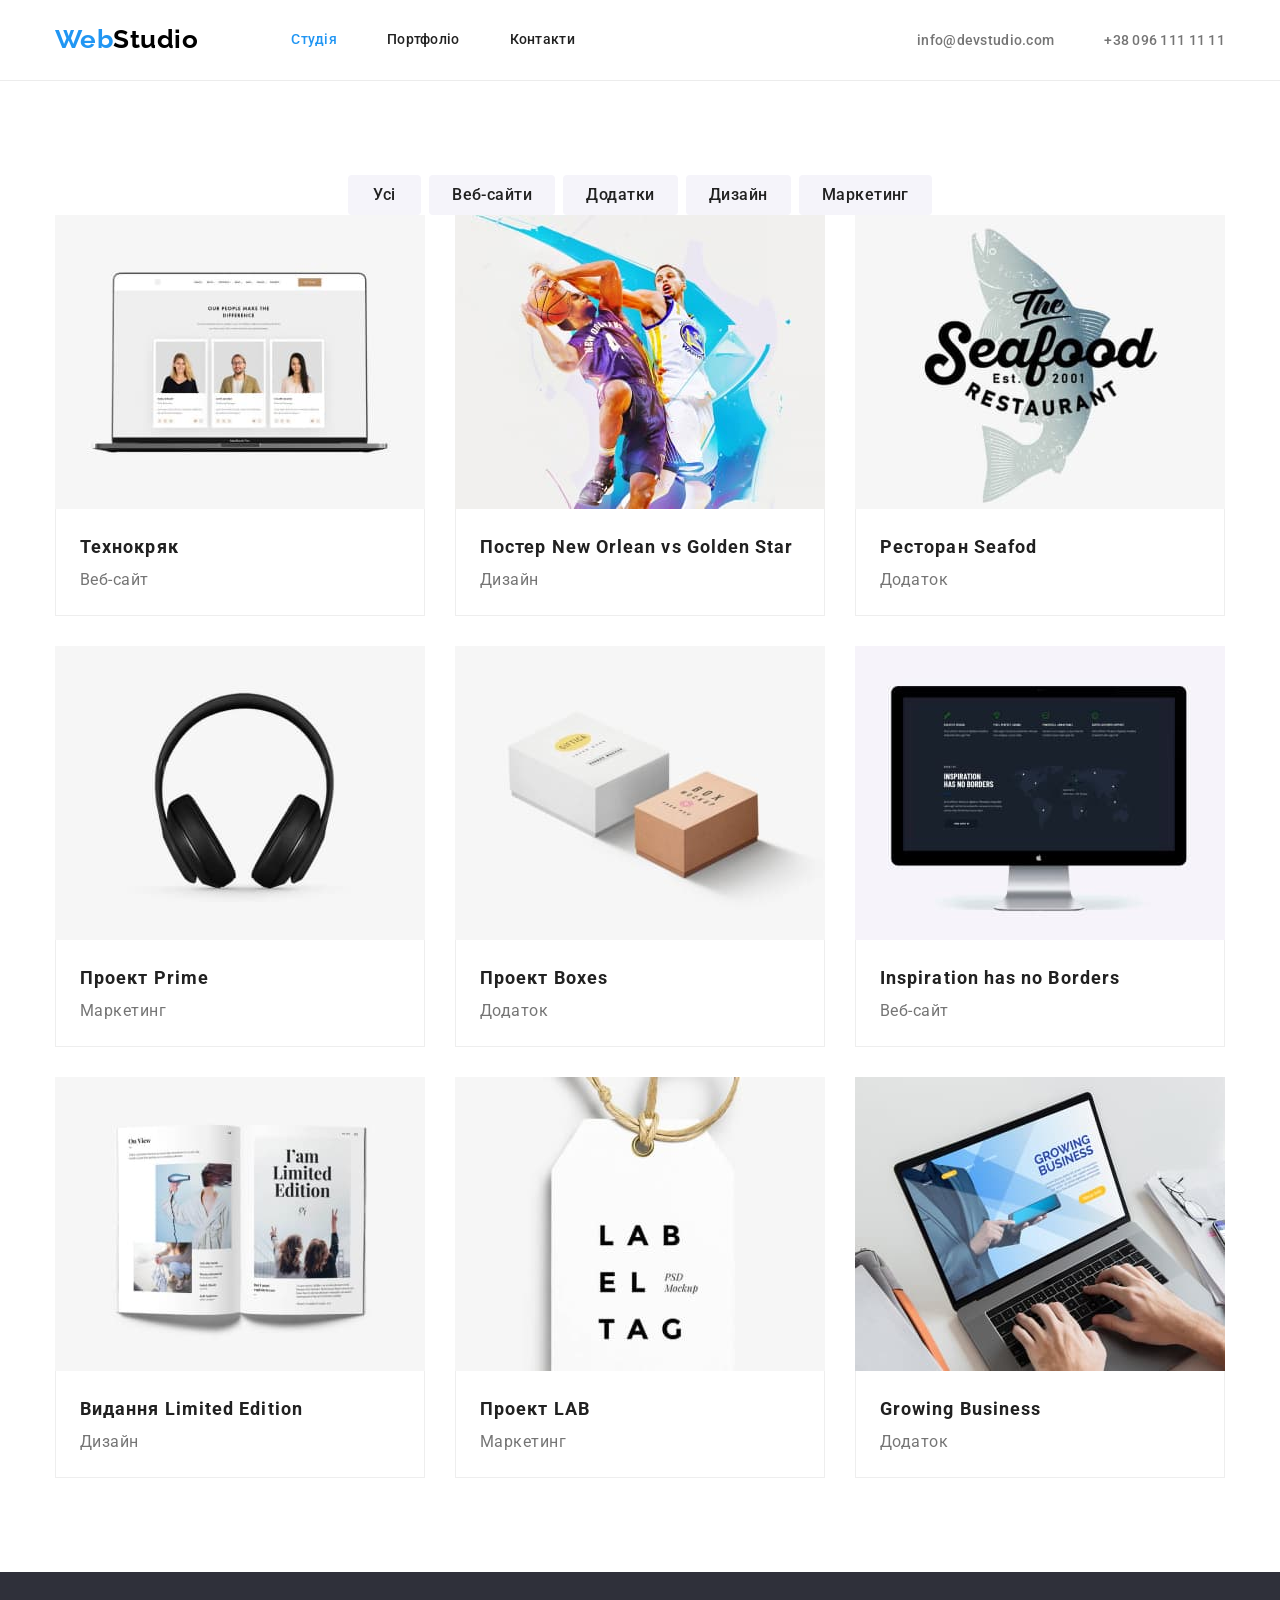
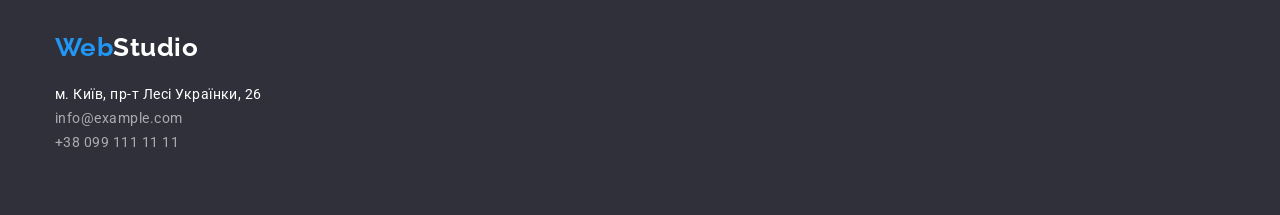
==== commit 0c76960e: "correction" ====
--- a/portfolio.html
+++ b/portfolio.html
@@ -56,11 +56,11 @@
     </header>
 
     <main>
-      <div class="container">
-        <h1 class="visually-hidden">Портфоліо</h1>
-        <section class="portfolio">
+      <section class="portfolio">
+        <div class="container">
+          <h1 class="visually-hidden">Портфоліо</h1>
+
           <!--examples-categories-->
-          <h2 class="visually-hidden">Приклади робіт студіі за категоріями</h2>
           <ul class="portfolio-buttons-list">
             <li>
               <button type="button" class="button secondary link">Усі</button>
@@ -97,7 +97,7 @@
                   height="294"
                 />
                 <div class="portfolio-item-info">
-                  <h3 class="portfolio-item-title">Технокряк</h3>
+                  <h2 class="portfolio-item-title">Технокряк</h2>
                   <p>Веб-сайт</p>
                 </div>
               </a>
@@ -111,9 +111,9 @@
                   height="294"
                 />
                 <div class="portfolio-item-info">
-                  <h3 class="portfolio-item-title">
+                  <h2 class="portfolio-item-title">
                     Постер New Orlean vs Golden Star
-                  </h3>
+                  </h2>
                   <p>Дизайн</p>
                 </div>
               </a>
@@ -127,9 +127,9 @@
                   height="294"
                 />
                 <div class="portfolio-item-info">
-                  <h3 class="portfolio-item-title">
+                  <h2 class="portfolio-item-title">
                     Ресторан <span lang="en">Seafod</span>
-                  </h3>
+                  </h2>
                   <p>Додаток</p>
                 </div></a
               >
@@ -143,9 +143,9 @@
                   height="294"
                 />
                 <div class="portfolio-item-info">
-                  <h3 class="portfolio-item-title">
+                  <h2 class="portfolio-item-title">
                     Проект <span lang="en">Prime</span>
-                  </h3>
+                  </h2>
                   <p>Маркетинг</p>
                 </div></a
               >
@@ -159,9 +159,9 @@
                   height="294"
                 />
                 <div class="portfolio-item-info">
-                  <h3 class="portfolio-item-title">
+                  <h2 class="portfolio-item-title">
                     Проект <span lang="en">Boxes</span>
-                  </h3>
+                  </h2>
                   <p>Додаток</p>
                 </div></a
               >
@@ -175,9 +175,9 @@
                   height="294"
                 />
                 <div class="portfolio-item-info">
-                  <h3 lang="en" class="portfolio-item-title">
+                  <h2 lang="en" class="portfolio-item-title">
                     Inspiration has no Borders
-                  </h3>
+                  </h2>
                   <p>Веб-сайт</p>
                 </div></a
               >
@@ -191,9 +191,9 @@
                   height="294"
                 />
                 <div class="portfolio-item-info">
-                  <h3 class="portfolio-item-title">
+                  <h2 class="portfolio-item-title">
                     Видання <span lang="en">Limited Edition</span>
-                  </h3>
+                  </h2>
                   <p>Дизайн</p>
                 </div>
               </a>
@@ -231,42 +231,42 @@
               >
             </li>
           </ul>
-        </section>
-      </div>
+        </div>
+      </section>
     </main>
-
-    <footer class="footer">
-      <div class="container">
-        <a href="/index.html" class="link logo">
-          <span class="logo-firstpart">Web</span
-          ><span class="logo-white-secondpart">Studio</span>
-        </a>
-        <address class="address">
-          <ul class="list">
-            <li>
-              <a
-                href="https://goo.gl/maps/REf4FK5SUBbMHxeN7"
-                target="_blank"
-                rel="noopener
+  </body>
+
+  <footer class="footer">
+    <div class="container">
+      <a href="/index.html" class="link logo">
+        <span class="logo-firstpart">Web</span
+        ><span class="logo-white-secondpart">Studio</span>
+      </a>
+      <address class="address">
+        <ul>
+          <li class="address-item">
+            <a
+              href="https://goo.gl/maps/REf4FK5SUBbMHxeN7"
+              target="_blank"
+              rel="noopener
                 nofollow
                 noreferrer"
-                class="map-link link"
-                >м. Київ, пр-т Лесі Українки, 26</a
-              >
-            </li>
-            <li>
-              <a href="mailto:info@example.com" class="address-link link"
-                >info@example.com</a
-              >
-            </li>
-            <li>
-              <a href="tel:+380991111111" class="address-link link"
-                >+38 099 111 11 11</a
-              >
-            </li>
-          </ul>
-        </address>
-      </div>
-    </footer>
-  </body>
+              class="map-link link"
+              >м. Київ, пр-т Лесі Українки, 26</a
+            >
+          </li>
+          <li class="address-item">
+            <a href="mailto:info@example.com" class="address-link link"
+              >info@example.com</a
+            >
+          </li>
+          <li class="address-item">
+            <a href="tel:+380991111111" class="address-link link"
+              >+38 099 111 11 11</a
+            >
+          </li>
+        </ul>
+      </address>
+    </div>
+  </footer>
 </html>
--- a/css/styles.css
+++ b/css/styles.css
@@ -105,11 +105,6 @@
   margin: 0;
 }
 
-.site-nav-unit {
-  padding-top: 32px;
-  padding-bottom: 32px;
-}
-
 .site-nav .site-nav-unit:not(:last-child) {
   margin-right: 50px;
 }
@@ -121,7 +116,8 @@
   line-height: 1.14;
   letter-spacing: 0.02em;
   display: block;
-  padding: 8px;
+  padding-top: 32px;
+  padding-bottom: 32px;
 }
 
 .site-nav .link.current {
@@ -158,15 +154,19 @@
   color: var(--light-text-color);
   text-align: center;
   background-color: #2f303a;
+  padding-top: 200px;
+  padding-bottom: 200px;
 }
 
 .hero-title {
+  text-align: center;
   font-size: 44px;
   font-weight: 900;
   line-height: 1.36;
   letter-spacing: 0.06em;
   text-transform: uppercase;
-  margin-bottom: 30x;
+  margin: 0 auto 30px;
+  max-width: 696px;
 }
 
 .hero-button {
@@ -180,6 +180,7 @@
   display: inline-block;
   padding: 10px 32px;
   border-radius: 4px;
+  border: none;
   min-width: 216px;
   text-align: center;
 }
@@ -195,6 +196,7 @@
 
 .advantages {
   font-size: 14px;
+  padding-bottom: 0;
 }
 
 ul.advantages-list {
@@ -216,6 +218,10 @@
   margin: -1px;
 }
 
+.advantages-item {
+  flex-basis: calc((100%-90px) / 4);
+}
+
 .advantages-title {
   font-weight: 700;
   font-size: 14px;
@@ -223,11 +229,11 @@
   text-transform: uppercase;
   text-align: left;
   margin-bottom: 10px;
+  color: var(--dark-text-color);
 }
 
 .advantages p {
   line-height: 1.71;
-  max-width: 270px;
 }
 
 h2 {
@@ -247,7 +253,7 @@
 } */
 
 .portfolio-main {
-  background-color: var(--light-background-color);
+  background-color: var(--light-text-color);
 }
 
 .portfolio-wrapper img {
@@ -268,6 +274,7 @@
 .team-list {
   display: flex;
   gap: 30px;
+  justify-content: space-between;
 }
 
 .team-member {
@@ -276,14 +283,11 @@
     0px 2px 1px rgba(0, 0, 0, 0.2);
   border-radius: 0px 0px 4px 4px;
   text-align: center;
-}
-
-.team-list .team-member:last-child {
-  margin-right: -30px;
+  max-width: calc((100%-90) / 4);
 }
 
 div.team-member-description {
-  padding: 30px;
+  padding: 30px 10px;
 }
 
 .team-member-title {
@@ -293,7 +297,8 @@
 }
 
 .portfolio {
-  background-color: var(--light-background-color);
+  background-color: var(--light-text-color);
+  padding: 94px 0;
 }
 
 .portfolio-buttons-list {
@@ -337,6 +342,7 @@
   padding: 20px 24px;
   background-color: var(--light-text-color);
   border: 1px solid #eeeeee;
+  border-top: transparent;
 }
 
 .portfolio p {
@@ -350,10 +356,11 @@
 
 .footer {
   background-color: #2f303a;
-  padding: 60px;
+  padding: 60px 0;
 }
 
 .footer .logo {
+  display: inline-block;
   margin-bottom: 20px;
 }
 
@@ -361,6 +368,10 @@
   font-size: 14px;
   line-height: 1.71;
   font-style: normal;
+}
+
+.address-item:not(:nth-last-child(n)) {
+  margin-bottom: 9px;
 }
 
 .map-link {
